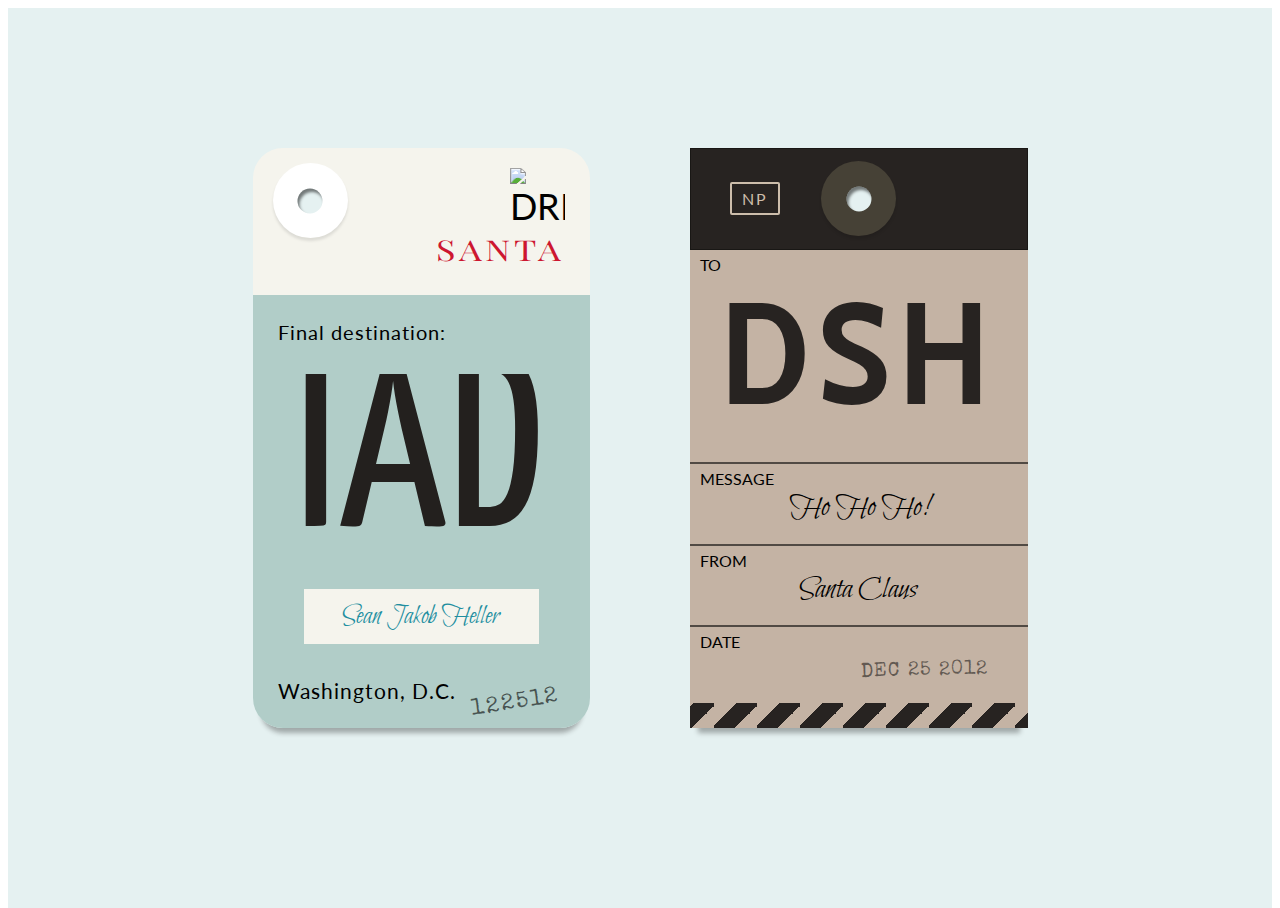
==== xmas tags that look like luggage tags/index.html @ 966ba505 "Added Jessica Yeo's xmas tags that look like luggage tags" ====
<!DOCTYPE html>
<html lang="en">
<head>
    <meta name="viewport" content="width=device-width, user-scalable=no, initial-scale=1.0, maximum-scale=1.0, minimum-scale=1.0">
    <link rel="stylesheet" href="style.css">
    <title>xmas tags that look like luggage tags</title>
</head>
<body>
<div class="wrapper">
  <div class="tags u-grid">

    <div class="tag tag--rounded tag--blue u-gridItem u-gridItem--fit">
      <div class="tag-head">
        <div class="tag-hole tag-hole--left"></div>
        <div class="tag-info">
          <img class="tag-infoIcon" src="https://dl.dropboxusercontent.com/s/8eszbqs5uim43dm/basketball.png" alt="dribbble" />
          <div class="tag-headFrom">Santa</div>
        </div>
      </div>
      <div class="tag-body">
        <div class="tag-bodyHeader">Final destination:</div>
        <div class="tag-bodyToWrapper">
          <div class="tag-bodyDestinationCode">IAD</div>
          <div class="tag-bodyTo u-cursiveFont">Sean Jakob Heller</div>
        </div>
        <div class="tag-bodyDestinationCity">Washington, D.C.</div>
        <div class="tag-bodyCode u-codeFont">122512</div>
      </div>
    </div>

    <div class="tag tag--brown u-gridItem u-gridItem--fit">
      <div class="tag-head u-grid">
        <div class="tag-headItem u-gridItem">
          <div class="tag-randomCode">NP</div>
        </div>
        <div class="tag-headItem u-gridItem">
          <div class="tag-hole tag-hole--center"></div>
        </div>
        <div class="tag-headItem u-gridItem">
          <img class="tag-arrow" src="https://dl.dropboxusercontent.com/s/g5ofe9fs1yyflv6/arrow_right.png?dl=0" alt="" />
        </div>
      </div>
      <div class="tag-body u-grid u-gridCol">
        <div class="tag-bodyInfo u-gridItem">
          <div class="tag-bodyInfoHeader">
            To
          </div>
          <div class="tag-bodyInfoBody tag-bodyInfoBody--destination">
            DSH
          </div>
        </div>
        <div class="tag-bodyInfo u-gridItem">
          <div class="tag-bodyInfoHeader">
            Message
          </div>
          <div class="tag-bodyInfoBody tag-bodyInfoBody--message u-cursiveFont">
            Ho Ho Ho!
          </div>
        </div>
        <div class="tag-bodyInfo u-gridItem">
          <div class="tag-bodyInfoHeader">
            From
          </div>
          <div class="tag-bodyInfoBody tag-bodyInfoBody--from u-cursiveFont">
            Santa Claus
          </div>
        </div>
        <div class="tag-bodyInfo u-gridItem">
          <div class="tag-bodyInfoHeader">
            Date
          </div>
          <div class="tag-bodyInfoBody tag-bodyInfoBody--date u-codeFont">
            Dec 25 2012
          </div>
        </div>
        <div class="tag-bodyFooter"></div>
      </div>
    </div>
  </div>
</div>
</body>
</html>
---- xmas tags that look like luggage tags/style.css ----
@import url(https://fonts.googleapis.com/css?family=Lato&subset=latin);
@import url(https://fonts.googleapis.com/css?family=Special+Elite&text=123456789DECdec);
@import url(https://fonts.googleapis.com/css?family=Playfair+Display&text=SANTAsanta);
@import url(https://fonts.googleapis.com/css?family=Yanone+Kaffeesatz&text=iadIAD);
@import url(https://fonts.googleapis.com/css?family=Bilbo+Swash+Caps&subset=latin);
@import url(https://fonts.googleapis.com/css?family=Cabin+Condensed&text=DSHdsh);
html {
  box-sizing: border-box;
  height: 100%;
}

*, *:before, *:after {
  box-sizing: inherit;
}

body,
.wrapper,
.tags {
  min-height: 100%;
  min-height: 100vh;
}

body {
  font-family: "Lato", sans-serif;
}

.u-codeFont {
  font-family: "Special Elite", monospace, monospace;
}

.u-cursiveFont {
  font-family: "Bilbo Swash Caps", cursive, cursive;
}

.u-gridCol {
  -webkit-flex-flow: wrap column;
      -ms-flex-flow: wrap column;
          flex-flow: wrap column;
}

.u-grid {
  display: -webkit-box;
  display: -webkit-flex;
  display: -ms-flexbox;
  display: flex;
}

.u-gridItem {
  -webkit-box-flex: 1;
  -webkit-flex: 1;
      -ms-flex: 1;
          flex: 1;
}

.u-gridItem--fit {
  -webkit-box-flex: 0;
  -webkit-flex: 0 0 100%;
      -ms-flex: 0 0 100%;
          flex: 0 0 100%;
}

.wrapper {
  background: url(), #E5F1F1;
}

.tags {
  margin: 0 auto;
  max-width: 875px;
  -webkit-box-align: center;
  -webkit-align-items: center;
      -ms-flex-align: center;
          align-items: center;
  -webkit-flex-flow: wrap row;
      -ms-flex-flow: wrap row;
          flex-flow: wrap row;
  -webkit-box-pack: center;
  -webkit-justify-content: center;
      -ms-flex-pack: center;
          justify-content: center;
}

.tag {
  height: 490px;
  max-height: 100%;
  max-width: 280px;
  margin: 10px 50px 50px;
  box-shadow: 0 13px 5px -8px rgba(0, 0, 0, 0.3);
  overflow: hidden;
  -webkit-transition: all .5s ease;
  transition: all .5s ease;
}

.tag--rounded {
  border-radius: 30px;
}

.tag-hole {
  position: relative;
  display: block;
  height: 75px;
  width: 75px;
  border-radius: 50%;
  background: #fff;
  box-shadow: 0 3px 3px 0 rgba(0, 0, 0, 0.1);
}
.tag-hole:after {
  position: absolute;
  top: 50%;
  left: 50%;
  content: "";
  height: 25px;
  width: 25px;
  border-radius: 50%;
  box-shadow: inset 2px 3.5px 3px 0 rgba(0, 0, 0, 0.5);
  background: #E5F1F1;
  -webkit-transform: translateX(-50%) translateY(-50%);
          transform: translateX(-50%) translateY(-50%);
}

.tag--blue .tag-head {
  min-height: 25.4%;
  padding: 15px 25px 0 20px;
  background: #F5F4ED;
}
.tag--blue .tag-hole {
  position: absolute;
}
.tag--blue .tag-info {
  padding: 5px 0 0;
  text-align: right;
  text-transform: uppercase;
  font-size: 30px;
}
.tag--blue .tag-infoIcon {
  max-width: 45px;
}
.tag--blue .tag-headFrom {
  line-height: 1.2;
  font-family: "Playfair Display", serif;
  letter-spacing: 4px;
  color: #CD1630;
  -webkit-transform: scale(1, 0.8);
          transform: scale(1, 0.8);
}
.tag--blue .tag-body {
  position: relative;
  height: 75%;
  padding: 25px;
  background: #B1CDC8;
}
.tag--blue .tag-bodyHeader {
  margin-bottom: 30px;
  font-size: 17px;
  letter-spacing: 1px;
}
.tag--blue .tag-bodyToWrapper {
  position: relative;
  max-width: 235px;
  margin: 0 auto 20px;
  text-align: center;
  overflow: hidden;
}
.tag--blue .tag-bodyDestinationCode {
  position: relative;
  margin-bottom: 42px;
  line-height: .7;
  font-size: 167px;
  color: #23201E;
  letter-spacing: 2px;
  font-family: "Yanone Kaffeesatz", sans-serif;
}
.tag--blue .tag-bodyTo {
  width: 100%;
  padding: 10px;
  color: #218EA0;
  background: #F5F4ED;
  font-size: 28px;
}
.tag--blue .tag-bodyDestinationCity {
  font-size: 17px;
  letter-spacing: 1px;
}
.tag--blue .tag-bodyCode {
  position: absolute;
  right: 15px;
  bottom: 20px;
  font-size: 21px;
  color: rgba(0, 0, 0, 0.6);
  letter-spacing: 2px;
  -webkit-transform: rotate(-9deg);
          transform: rotate(-9deg);
}

.tag--brown .tag-head {
  height: 17.5%;
  padding: 12.5px;
  border: 1px solid #191715;
  background: #272321;
  -webkit-box-align: center;
  -webkit-align-items: center;
      -ms-flex-align: center;
          align-items: center;
  -webkit-box-pack: center;
  -webkit-justify-content: center;
      -ms-flex-pack: center;
          justify-content: center;
}
.tag--brown .tag-headItem {
  padding: 0 5px;
  text-align: center;
}
.tag--brown .tag-randomCode {
  display: inline-block;
  padding: 5px 10px;
  border: 2px solid #CCBDAB;
  text-transform: uppercase;
  color: #CCBDAB;
  letter-spacing: 2px;
  border-radius: 2px;
}
.tag--brown .tag-hole {
  margin: 0 auto;
  background: #464136;
}
.tag--brown .tag-arrow {
  max-width: 40px;
}
.tag--brown .tag-body {
  position: relative;
  height: 82.5%;
  background: #C4B3A4;
}
.tag--brown .tag-bodyInfo {
  -webkit-box-flex: 0.78;
  -webkit-flex: 0.78;
      -ms-flex: 0.78;
          flex: 0.78;
  border-bottom: 2px solid #514A44;
}
.tag--brown .tag-bodyInfo:first-of-type {
  -webkit-box-flex: 2.1;
  -webkit-flex: 2.1;
      -ms-flex: 2.1;
          flex: 2.1;
}
.tag--brown .tag-bodyInfo:nth-of-type(4) {
  -webkit-box-flex: 1;
  -webkit-flex: 1;
      -ms-flex: 1;
          flex: 1;
  border-bottom: 0;
}
.tag--brown .tag-bodyInfoHeader {
  padding: 5px 0 0 10px;
  text-transform: uppercase;
  font-size: 14px;
}
.tag--brown .tag-bodyInfoBody {
  font-size: 28px;
  text-align: center;
}
.tag--brown .tag-bodyInfoBody--destination {
  font-family: "Cabin Condensed", sans-serif;
  font-size: 94px;
  line-height: 1.5;
  font-weight: bold;
  color: #272321;
  letter-spacing: 8px;
}
.tag--brown .tag-bodyInfoBody--date {
  position: absolute;
  right: 40px;
  padding-top: 10px;
  font-size: 20px;
  text-transform: uppercase;
  -webkit-transform: rotate(-1.5deg);
          transform: rotate(-1.5deg);
  color: rgba(0, 0, 0, 0.5);
  letter-spacing: 1px;
}
.tag--brown .tag-bodyFooter {
  position: absolute;
  bottom: 0;
  height: 25px;
  width: 100%;
  background: -webkit-repeating-linear-gradient(315deg, #272321 25%, #272321 50%, transparent 50%, transparent 75%);
  background: repeating-linear-gradient(135deg, #272321 25%, #272321 50%, transparent 50%, transparent 75%);
  background-size: 43px 49px;
  background-position: -19px 0;
}

@media (min-width: 580px) {
  .tag {
    height: 580px;
    max-width: 340px;
  }

  .tag--blue .tag-info {
    font-size: 36px;
  }
  .tag--blue .tag-infoIcon {
    max-width: 55px;
  }
  .tag--blue .tag-bodyHeader {
    font-size: 20px;
  }
  .tag--blue .tag-bodyToWrapper {
    margin: 0 auto 35px;
  }
  .tag--blue .tag-bodyDestinationCode {
    left: -9px;
    font-size: 247px;
  }
  .tag--blue .tag-bodyDestinationCity {
    font-size: 20.5px;
  }
  .tag--blue .tag-bodyCode {
    right: 30px;
    bottom: 15px;
    font-size: 23px;
  }

  .tag--brown .tag-bodyInfoHeader {
    font-size: 16px;
  }
  .tag--brown .tag-bodyInfoBody--message,
  .tag--brown .tag-bodyInfoBody--from {
    font-size: 32px;
  }
  .tag--brown .tag-bodyInfoBody--destination {
    font-size: 144px;
    line-height: 1.1;
  }
}
@media (min-width: 800px) {
  .tag.u-gridItem--fit {
    -webkit-box-flex: 1;
    -webkit-flex: 1;
        -ms-flex: 1;
            flex: 1;
  }
}
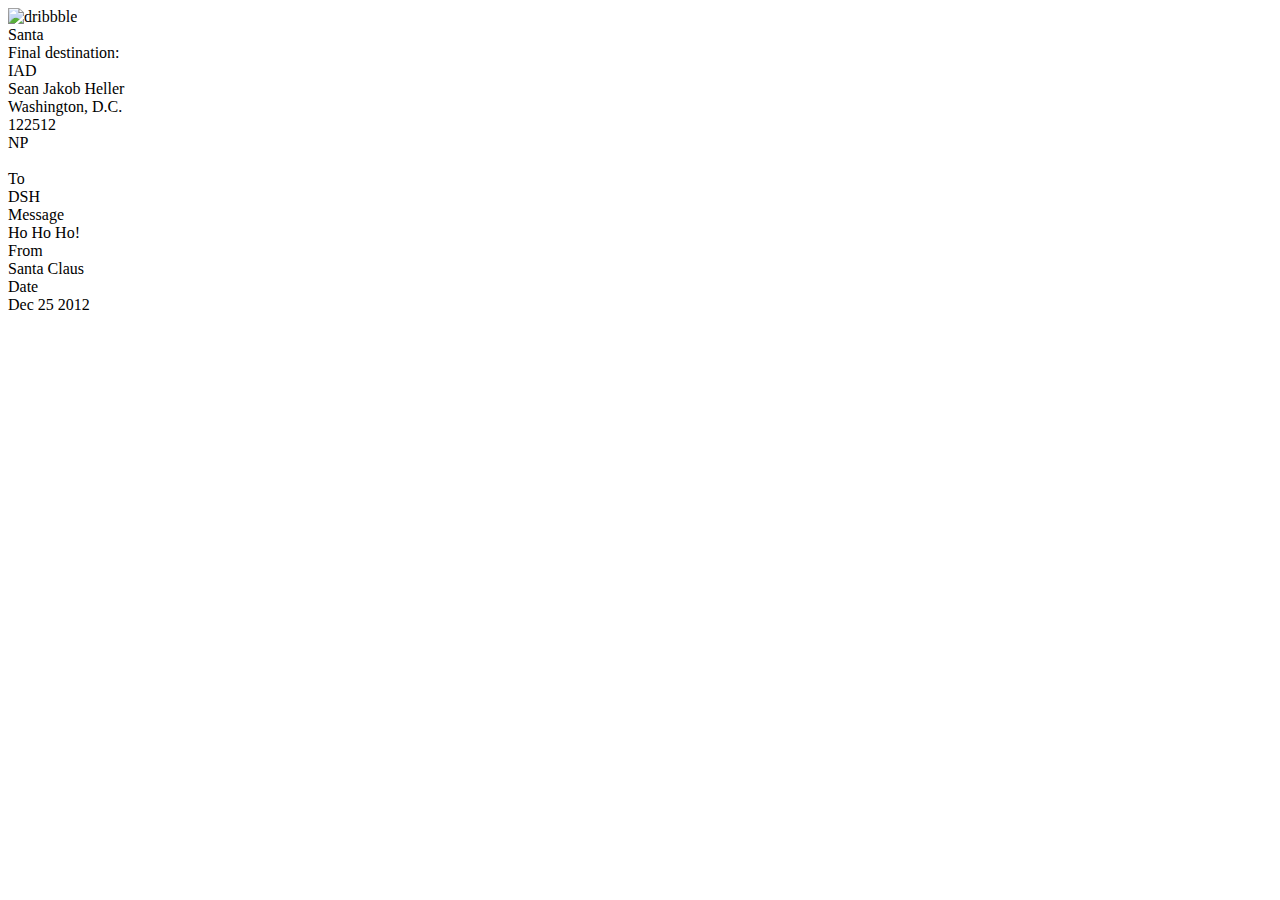
==== commit 07460920: "Implemented: Add meta tags" ====
--- a/xmas tags that look like luggage tags/index.html
+++ b/xmas tags that look like luggage tags/index.html
@@ -2,8 +2,12 @@
 <html lang="en">
 <head>
     <meta name="viewport" content="width=device-width, user-scalable=no, initial-scale=1.0, maximum-scale=1.0, minimum-scale=1.0">
-    <link rel="stylesheet" href="style.css">
     <title>xmas tags that look like luggage tags</title>
+    <meta name="description" content="Dribbble recreations in HTML and CSS by Nick Nish">
+    <meta name="keywords" content="100 days, ui, dribbble, day 100, html, css, inspiration" />
+    <meta name="author" content="Nick Nish" />
+    <link rel="stylesheet" href="css/normalize.css">
+    <link rel="stylesheet" href="css/style.css">
 </head>
 <body>
 <div class="wrapper">
@@ -13,7 +17,7 @@
       <div class="tag-head">
         <div class="tag-hole tag-hole--left"></div>
         <div class="tag-info">
-          <img class="tag-infoIcon" src="https://dl.dropboxusercontent.com/s/8eszbqs5uim43dm/basketball.png" alt="dribbble" />
+          <img class="tag-infoIcon" src="img/basketball.png" alt="dribbble" />
           <div class="tag-headFrom">Santa</div>
         </div>
       </div>
@@ -37,7 +41,7 @@
           <div class="tag-hole tag-hole--center"></div>
         </div>
         <div class="tag-headItem u-gridItem">
-          <img class="tag-arrow" src="https://dl.dropboxusercontent.com/s/g5ofe9fs1yyflv6/arrow_right.png?dl=0" alt="" />
+          <img class="tag-arrow" src="img/arrow_right.png" alt="" />
         </div>
       </div>
       <div class="tag-body u-grid u-gridCol">
